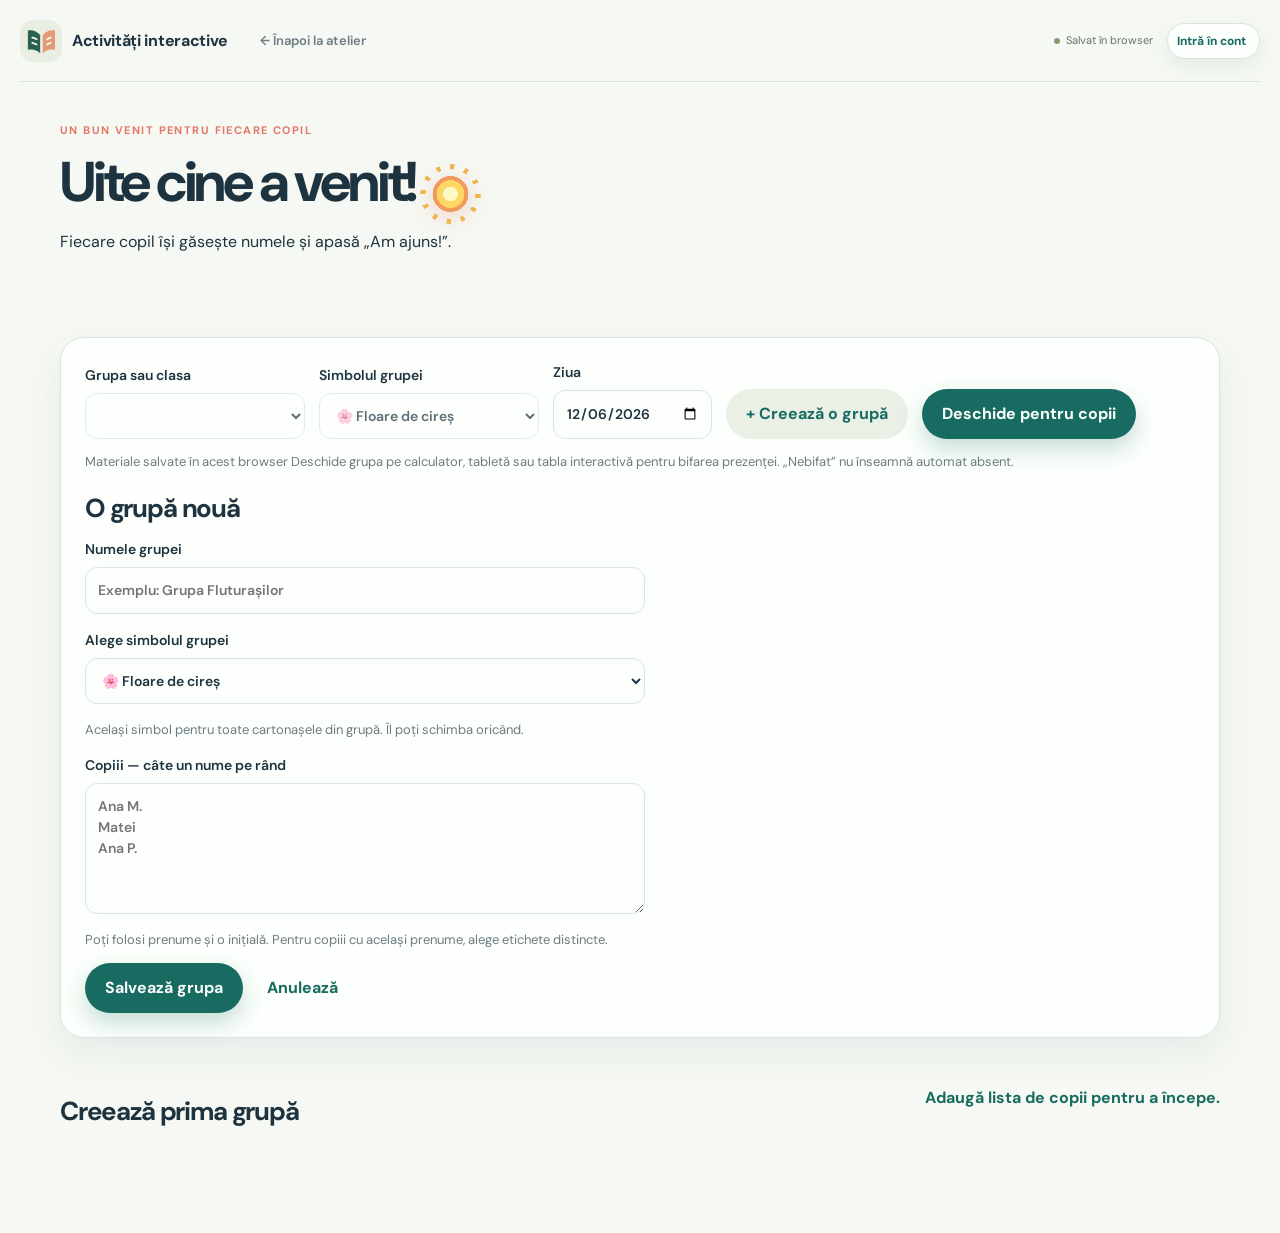
==== prezenta.html @ 88c7e3da "Add files via upload" ====
<!doctype html>
<html lang="ro">
<head>
  <meta charset="utf-8" />
  <meta name="viewport" content="width=device-width,initial-scale=1" />
  <title>Prezența grupei · Activități interactive</title>
  <script>try{const m=localStorage.getItem('atelier.mode')||(localStorage.getItem('atelier.theme')==='dark'?'dark':'light');const p=localStorage.getItem('atelier.palette')||((localStorage.getItem('atelier.theme')||'sage')==='dark'?'sage':localStorage.getItem('atelier.theme')||'sage');document.documentElement.dataset.mode=m;document.documentElement.dataset.palette=p;document.documentElement.dataset.theme=m==='dark'?'dark':p==='sage'?'light':p;document.documentElement.lang=localStorage.getItem('atelier.language')||'ro'}catch{}</script>
  <link rel="icon" href="data:image/svg+xml,%3Csvg%20viewBox%3D%220%200%2048%2048%22%20width%3D%2242%22%20height%3D%2242%22%20fill%3D%22none%22%20xmlns%3D%22http%3A%2F%2Fwww.w3.org%2F2000%2Fsvg%22%3E%3Crect%20width%3D%2248%22%20height%3D%2248%22%20rx%3D%2215%22%20fill%3D%22%23e9eee2%22%2F%3E%3Cpath%20d%3D%22M9%2012c6-1%2010%201%2014%205v21c-4-4-8-5-14-4V12Z%22%20fill%3D%22%23276250%22%2F%3E%3Cpath%20d%3D%22M26%2017c4-4%208-6%2014-5v22c-6-1-10%200-14%204V17Z%22%20fill%3D%22%23e29b76%22%2F%3E%3Cpath%20d%3D%22M14%2020c2%200%203%201%205%202m-5%204%205%202m12-6%204-2m-4%208%204-2%22%20stroke%3D%22%23fffaf2%22%20stroke-width%3D%222%22%20stroke-linecap%3D%22round%22%2F%3E%3C%2Fsvg%3E" type="image/svg+xml" />
  <link rel="stylesheet" href="styles.css" />
  <link rel="stylesheet" href="prezenta.css" />
  <link rel="stylesheet" href="account.css" />
</head>
<body>
  <header class="site-header"><a class="brand" href="/"><svg viewBox="0 0 48 48" width="42" height="42" fill="none" aria-hidden="true"><rect width="48" height="48" rx="15" fill="#e9eee2"/><path d="M9 12c6-1 10 1 14 5v21c-4-4-8-5-14-4V12Z" fill="#276250"/><path d="M26 17c4-4 8-6 14-5v22c-6-1-10 0-14 4V17Z" fill="#e29b76"/><path d="M14 20c2 0 3 1 5 2m-5 4 5 2m12-6 4-2m-4 8 4-2" stroke="#fffaf2" stroke-width="2" stroke-linecap="round"/></svg>Activități interactive</a><a href="/">← Înapoi la atelier</a><div class="account-header"><span class="account-status" data-storage-status>Se încarcă…</span><button type="button" class="account-trigger" data-account-open>Intră în cont</button></div></header>
  <div id="account-sync-notice" class="account-sync-notice" role="status" hidden><span></span><button type="button" data-account-open>Deschide contul</button></div>
  <main class="section-wrap attendance">
    <div class="section-heading"><div><p class="eyebrow">Un bun venit pentru fiecare copil</p><h1>Uite cine a venit! <span class="attendance-title-mark" aria-hidden="true"><span></span></span></h1><p>Fiecare copil își găsește numele și apasă „Am ajuns!”.</p></div></div>
    <p id="attendance-message" role="status" aria-live="polite"></p>
    <section id="teacher-controls" class="attendance-panel">
      <div class="attendance-toolbar">
        <label>Grupa sau clasa<select id="group-select" aria-label="Grupa sau clasa"></select></label>
        <label>Simbolul grupei<select id="group-symbol" aria-label="Simbolul grupei"></select></label>
        <label>Ziua<input id="attendance-date" type="date" required /></label>
        <button class="button button-soft" id="new-group" type="button">+ Creează o grupă</button>
        <button class="button button-primary" id="children-mode" type="button">Deschide pentru copii</button>
      </div>
      <p class="attendance-note"><span data-storage-description>Salvat în acest browser.</span> Deschide grupa pe calculator, tabletă sau tabla interactivă pentru bifarea prezenței. „Nebifat” nu înseamnă automat absent.</p>
      <form id="group-form" hidden>
        <h2>O grupă nouă</h2>
        <label>Numele grupei<input id="group-name" maxlength="80" placeholder="Exemplu: Grupa Fluturașilor" required /></label>
        <label>Alege simbolul grupei<select id="new-group-symbol"></select></label>
        <p class="attendance-note">Același simbol pentru toate cartonașele din grupă. Îl poți schimba oricând.</p>
        <label>Copiii — câte un nume pe rând<textarea id="group-children" rows="5" placeholder="Ana M.&#10;Matei&#10;Ana P." required></textarea></label>
        <p class="attendance-note">Poți folosi prenume și o inițială. Pentru copiii cu același prenume, alege etichete distincte.</p>
        <button class="button button-primary" type="submit">Salvează grupa</button>
        <button class="button button-ghost" id="cancel-group" type="button">Anulează</button>
      </form>
      <form id="add-child-form" class="attendance-toolbar" hidden>
        <label>Adaugă un copil<input id="child-name" maxlength="60" placeholder="Prenume sau prenume și inițială" required /></label>
        <button class="button button-soft" type="submit">Adaugă în grupă</button>
      </form>
    </section>
    <div id="children-toolbar" class="attendance-toolbar" hidden><p>Apasă pe cartonașul tău ca să ne spui că ai ajuns.</p><button id="teacher-mode" type="button" class="button button-soft">Înapoi la profesor</button></div>
    <section aria-labelledby="group-title">
      <div class="section-heading attendance-summary"><h2 id="group-title">Creează prima grupă</h2><p id="attendance-count"></p></div>
      <div id="attendance-cards" class="attendance-grid"></div>
    </section>
  </main>
  <script type="module" src="prezenta.js"></script>
</body>
</html>
---- styles.css ----
@import url('https://fonts.googleapis.com/css2?family=DM+Sans:wght@400;500;600;700&family=Fraunces:opsz,wght@9..144,600;9..144,700&display=swap');

:root { --paper:#fbf7ee; --paper-deep:#f1e9da; --ink:#21312c; --muted:#68756e; --green:#1e5b4d; --green-dark:#16483d; --coral:#e5785d; --yellow:#f0c95e; --lavender:#c9c6e9; --line:#dce1d7; --white:#fffdf8; --shadow:0 18px 44px rgba(34,64,50,.11); }
* { box-sizing:border-box; }
html { scroll-behavior:smooth; }
body { margin:0; background:var(--paper); color:var(--ink); font:16px/1.5 'DM Sans',system-ui,sans-serif; }
button, input, textarea, select { font:inherit; }
button, a { -webkit-tap-highlight-color:transparent; }
a { color:inherit; text-decoration:none; }
.app-shell { overflow:hidden; }
.section-wrap { width:min(1160px,calc(100% - 48px)); margin-inline:auto; }
.site-header { height:78px; width:min(1240px,calc(100% - 48px)); margin:auto; display:flex; align-items:center; justify-content:space-between; gap:32px; }
.brand { display:flex; align-items:center; gap:10px; font-weight:700; letter-spacing:-.02em; white-space:nowrap; }
.brand-mark { display:grid; place-items:center; width:30px; height:30px; border-radius:10px; color:var(--green-dark); background:var(--yellow); font-size:20px; transform:rotate(-8deg); }
.main-nav { display:flex; gap:30px; margin-left:auto; color:var(--muted); font-size:14px; font-weight:600; }
.main-nav a:hover { color:var(--green); }
.button { border:0; border-radius:999px; cursor:pointer; padding:13px 20px; display:inline-flex; align-items:center; justify-content:center; gap:9px; font-weight:700; transition:transform .18s ease, box-shadow .18s ease, background .18s ease; }
.button:hover { transform:translateY(-2px); }
.button:focus-visible, .text-button:focus-visible, .icon-button:focus-visible, input:focus-visible, textarea:focus-visible, select:focus-visible { outline:3px solid rgba(229,120,93,.45); outline-offset:3px; }
.button-primary { color:var(--white); background:var(--green); box-shadow:0 8px 16px rgba(30,91,77,.16); }
.button-primary:hover { background:var(--green-dark); box-shadow:0 12px 22px rgba(30,91,77,.2); }
.button-small { padding:10px 16px; font-size:13px; }
.button-ghost { color:var(--green); background:transparent; }
.button-soft { background:var(--paper-deep); color:var(--green); }
.button-coral { background:var(--coral); color:var(--white); }
.text-button { border:0; background:transparent; color:var(--green); cursor:pointer; font-weight:700; padding:8px 0; }
.hero { min-height:550px; display:grid; grid-template-columns:1fr .9fr; align-items:center; gap:40px; padding:78px 0 92px; }
.eyebrow { margin:0 0 14px; color:var(--coral); text-transform:uppercase; letter-spacing:.13em; font-size:11px; font-weight:700; }
.eyebrow-dot { width:7px; height:7px; display:inline-block; margin-right:7px; border-radius:50%; background:var(--coral); }
h1, h2, h3 { margin:0; letter-spacing:-.045em; line-height:1.05; }
h1 { font-size:clamp(48px,7vw,84px); max-width:700px; }
h1 em { color:var(--green); font-family:Fraunces,Georgia,serif; font-style:normal; }
h2 { font-size:clamp(27px,4vw,40px); }
.hero-lead { max-width:510px; margin:25px 0 28px; color:var(--muted); font-size:18px; }
.hero-actions { display:flex; flex-wrap:wrap; gap:10px; }
.hero-note { margin-top:25px; color:var(--muted); font-size:13px; }
.hero-note span { color:var(--coral); margin-right:6px; font-size:18px; }
.tools-section { padding:18px 0 92px; }
.tool-grid { display:grid; grid-template-columns:repeat(4,1fr); gap:14px; }
.tool-card { display:flex; gap:13px; min-height:152px; padding:19px; border:1px solid var(--line); border-radius:20px; background:var(--white); }
.tool-card-ready { border-color:#b9d3bb; box-shadow:0 10px 24px rgba(34,64,50,.07); }
.tool-icon { display:grid; place-items:center; flex:0 0 auto; width:42px; height:42px; border-radius:13px; color:var(--green); background:#d8e9d9; font-size:21px; }
.tool-icon-coral { color:#b95845; background:#f9d4c7; }.tool-icon-lavender { color:#5f5a9e; background:#dfdef2; }.tool-icon-yellow { color:#816d10; background:#f6e8ae; }
.tool-card h3 { margin:1px 0 7px; font-size:17px; letter-spacing:-.025em; }.tool-card p { margin:0; color:var(--muted); font-size:13px; line-height:1.4; }.tool-status { display:inline-block; margin-top:14px; color:var(--green); font-size:11px; font-weight:700; }
.hero-art { position:relative; min-height:390px; isolation:isolate; }
.art-sun { position:absolute; width:92px; height:92px; top:10px; right:90px; border-radius:50%; background:var(--yellow); }
.art-blob { position:absolute; z-index:-1; border-radius:49% 51% 58% 42% / 42% 47% 53% 58%; }
.art-blob-one { width:330px; height:290px; top:72px; right:10px; background:#d6ead9; transform:rotate(-7deg); }
.art-blob-two { width:220px; height:185px; bottom:12px; left:22px; background:#f6c5a9; transform:rotate(18deg); }
.art-card { position:absolute; display:flex; align-items:center; gap:10px; border:1px solid rgba(33,49,44,.07); border-radius:18px; background:rgba(255,253,248,.92); box-shadow:var(--shadow); }
.art-card-main { width:245px; height:168px; top:98px; left:94px; padding:24px; flex-direction:column; align-items:flex-start; font-weight:700; }
.art-card-icon { display:grid; place-items:center; width:38px; height:38px; border-radius:12px; color:var(--white); background:var(--coral); font-size:14px; }
.art-options { display:flex; gap:9px; margin-top:9px; }
.art-options i { display:block; width:43px; height:20px; border-radius:8px; background:var(--paper-deep); }
.art-options i:first-child { background:var(--yellow); }
.art-card-small { bottom:55px; right:45px; padding:12px 17px; color:var(--green); font-size:13px; }
.check { display:grid; place-items:center; width:24px; height:24px; border-radius:50%; color:var(--white); background:var(--green); }
.art-spark { position:absolute; color:var(--coral); font-size:34px; }
.spark-one { top:72px; left:39px; }.spark-two { bottom:28px; right:10px; color:var(--green); }
.section-heading { display:flex; justify-content:space-between; align-items:flex-end; gap:22px; margin-bottom:27px; }
.section-count, .storage-note { color:var(--muted); font-size:13px; }
.storage-dot { display:inline-block; width:8px; height:8px; margin-right:6px; border-radius:50%; background:#79ae79; }
.template-grid { display:grid; grid-template-columns:repeat(5,1fr); gap:14px; }
.template-card { position:relative; min-height:220px; padding:20px; border:1px solid var(--line); border-radius:20px; background:var(--white); cursor:pointer; transition:transform .2s ease, box-shadow .2s ease; }
.template-card:hover { transform:translateY(-5px); box-shadow:var(--shadow); }
.template-icon { display:grid; place-items:center; width:47px; height:47px; margin-bottom:30px; border-radius:15px; font-size:23px; }
.template-card h3 { font-size:19px; margin-bottom:7px; letter-spacing:-.025em; }.template-card p { margin:0; color:var(--muted); font-size:13px; }
.template-arrow { position:absolute; right:18px; bottom:17px; color:var(--green); font-size:21px; }
.tone-green .template-icon { background:#d8e9d9; color:var(--green); }.tone-coral .template-icon { background:#f9d4c7; color:#b95845; }.tone-yellow .template-icon { background:#f6e8ae; color:#816d10; }.tone-lavender .template-icon { background:#dfdef2; color:#5f5a9e; }.tone-blue .template-icon { background:#d0e5ec; color:#2f6d7a; }
.examples-section { padding:115px 0 100px; }.example-grid { display:grid; grid-template-columns:repeat(4,1fr); gap:16px; }
.example-card { min-height:195px; padding:20px; border-radius:20px; background:var(--green); color:var(--white); display:flex; flex-direction:column; cursor:pointer; transition:transform .2s ease; }.example-card:hover { transform:translateY(-4px); }.example-card:nth-child(2) { background:var(--coral); }.example-card:nth-child(3) { background:#8c91c7; }.example-card:nth-child(4) { background:#bb9a36; }
.example-type { opacity:.75; font-size:11px; letter-spacing:.1em; text-transform:uppercase; }.example-card h3 { margin-top:auto; margin-bottom:10px; font-size:20px; letter-spacing:-.025em; }.example-meta { opacity:.82; font-size:12px; }
.library-section { padding-bottom:105px; }.library-list { display:grid; gap:10px; }.library-empty { border:1px dashed #c6d0c5; border-radius:18px; padding:34px; text-align:center; color:var(--muted); }.library-empty strong { display:block; margin-bottom:7px; color:var(--ink); font-size:18px; }
.library-row { display:grid; grid-template-columns:auto 1fr auto; align-items:center; gap:15px; border:1px solid var(--line); border-radius:16px; padding:14px 16px; background:var(--white); }.library-row-icon { display:grid; place-items:center; width:42px; height:42px; border-radius:13px; background:var(--paper-deep); font-size:19px; }.library-row h3 { margin:0 0 3px; font-size:16px; letter-spacing:-.02em; }.library-row p { margin:0; color:var(--muted); font-size:12px; }.library-actions { display:flex; gap:5px; }.icon-button { width:35px; height:35px; border:1px solid var(--line); border-radius:10px; background:var(--white); color:var(--green); cursor:pointer; }.icon-button:hover { background:var(--paper-deep); }.icon-button.danger { color:#ae5747; }
.site-footer { border-top:1px solid var(--line); padding:25px 0 35px; display:flex; justify-content:space-between; color:var(--muted); font-size:12px; }
.modal-backdrop { position:fixed; inset:0; z-index:20; display:grid; place-items:center; padding:18px; background:rgba(24,47,39,.5); backdrop-filter:blur(5px); }.modal-backdrop[hidden] { display:none; }.modal { width:min(720px,100%); max-height:min(850px,calc(100vh - 36px)); overflow:auto; border-radius:24px; background:var(--white); box-shadow:0 30px 80px rgba(18,45,36,.28); }.modal-header { display:flex; justify-content:space-between; align-items:flex-start; gap:20px; padding:27px 30px 20px; border-bottom:1px solid var(--line); }.modal-header h2 { font-size:28px; }.modal-header p { margin:8px 0 0; color:var(--muted); font-size:13px; }.modal-body { padding:24px 30px 30px; }.modal-close { border:0; background:transparent; color:var(--muted); cursor:pointer; font-size:25px; line-height:1; }.type-picker { display:grid; grid-template-columns:repeat(5,1fr); gap:8px; }.type-option { padding:13px 6px; border:1px solid var(--line); border-radius:13px; background:var(--paper); color:var(--muted); cursor:pointer; text-align:center; font-size:12px; }.type-option.selected { border-color:var(--green); background:#e3efe2; color:var(--green); font-weight:700; }.type-option span { display:block; margin-bottom:5px; font-size:20px; }.form-grid { display:grid; gap:16px; margin-top:22px; }.form-row { display:grid; grid-template-columns:1fr 1fr; gap:12px; }.field { display:grid; gap:6px; }.field label { color:var(--muted); font-size:12px; font-weight:700; }.field input, .field textarea, .field select { width:100%; border:1px solid var(--line); border-radius:11px; padding:11px 12px; color:var(--ink); background:#fffefb; }.field textarea { min-height:74px; resize:vertical; }.choices-editor { display:grid; gap:9px; }.choice-line { display:grid; grid-template-columns:1fr auto; gap:8px; align-items:center; }.correct-toggle { display:flex; gap:5px; align-items:center; white-space:nowrap; color:var(--muted); font-size:11px; }.correct-toggle input { accent-color:var(--green); }.editor-item { border:1px solid var(--line); border-radius:15px; padding:14px; background:var(--paper); }.editor-item + .editor-item { margin-top:10px; }.editor-item-head { display:flex; justify-content:space-between; gap:10px; margin-bottom:9px; color:var(--muted); font-size:12px; font-weight:700; }.modal-footer { display:flex; justify-content:space-between; gap:10px; margin-top:22px; }.modal-footer .right { display:flex; gap:8px; margin-left:auto; }.validation { display:none; margin-top:12px; padding:10px 12px; border-radius:10px; color:#963f34; background:#fae1da; font-size:13px; }.validation.visible { display:block; }
.player { padding:30px; }.player-top { display:flex; align-items:center; justify-content:space-between; gap:16px; margin-bottom:25px; }.player-kicker { color:var(--coral); text-transform:uppercase; letter-spacing:.1em; font-size:11px; font-weight:700; }.player-progress { color:var(--muted); font-size:12px; }.player h2 { margin-bottom:14px; font-size:30px; }.player-instructions { margin:0 0 24px; color:var(--muted); }.quiz-options { display:grid; gap:10px; }.quiz-option { width:100%; padding:14px 15px; border:1px solid var(--line); border-radius:13px; background:var(--paper); color:var(--ink); cursor:pointer; text-align:left; }.quiz-option:hover { border-color:var(--green); background:#edf4e9; }.quiz-option.selected { border-color:var(--green); background:#deeedf; }.quiz-option.correct { border-color:#68a16b; background:#dbeedc; }.quiz-option.wrong { border-color:#d27867; background:#f7ddd5; }.feedback { min-height:26px; margin:14px 0 0; color:var(--green); font-size:13px; font-weight:700; }.player-actions { display:flex; justify-content:space-between; gap:10px; margin-top:23px; }.pair-grid, .memory-grid { display:grid; grid-template-columns:1fr 1fr; gap:10px; }.pair-column { display:grid; gap:8px; }.pair-item, .memory-card { min-height:52px; padding:12px; border:1px solid var(--line); border-radius:12px; background:var(--paper); cursor:pointer; }.pair-item.selected, .memory-card.flipped { border-color:var(--green); background:#deeedf; }.pair-item.matched, .memory-card.matched { border-color:#68a16b; background:#dbeedc; }.category-zone { display:grid; gap:9px; margin-top:15px; }.category-row { display:grid; grid-template-columns:1fr 1fr; gap:9px; align-items:center; }.category-name { padding:13px; border-radius:11px; background:var(--green); color:var(--white); font-weight:700; }.category-select { width:100%; padding:12px; border:1px solid var(--line); border-radius:11px; background:var(--paper); }.order-list { display:grid; gap:8px; }.order-row { display:grid; grid-template-columns:1fr auto auto; gap:5px; align-items:center; padding:9px 10px; border:1px solid var(--line); border-radius:12px; background:var(--paper); }.order-row span { padding-left:4px; }.order-row button { width:30px; height:30px; border:1px solid var(--line); border-radius:8px; background:var(--white); color:var(--green); cursor:pointer; }.memory-grid { grid-template-columns:repeat(4,1fr); }.memory-card { min-height:80px; display:grid; place-items:center; text-align:center; font-weight:700; }.result { padding:20px; border-radius:16px; background:#e3efe2; text-align:center; }.result strong { display:block; color:var(--green); font-size:35px; font-family:Fraunces,Georgia,serif; }
.toast { position:fixed; z-index:30; left:50%; bottom:25px; transform:translate(-50%,20px); opacity:0; pointer-events:none; padding:12px 18px; border-radius:999px; background:var(--ink); color:var(--white); font-size:13px; transition:opacity .2s ease, transform .2s ease; }.toast.show { opacity:1; transform:translate(-50%,0); }
@media (max-width:900px) { .hero { grid-template-columns:1fr; padding-top:52px; }.hero-art { min-height:330px; max-width:510px; width:100%; margin:auto; }.tool-grid { grid-template-columns:repeat(2,1fr); }.template-grid { grid-template-columns:repeat(3,1fr); }.example-grid { grid-template-columns:repeat(2,1fr); }.main-nav { display:none; } }
@media (max-width:600px) { .section-wrap, .site-header { width:min(100% - 30px,1160px); }.site-header { height:68px; gap:10px; }.site-header .button { padding:8px 12px; font-size:11px; }.brand { font-size:13px; }.brand-mark { width:26px; height:26px; }.hero { min-height:0; padding:48px 0 66px; }.hero-lead { font-size:16px; }.hero-art { transform:scale(.88); transform-origin:top center; margin-bottom:-36px; }.tools-section { padding:12px 0 66px; }.tool-grid { grid-template-columns:1fr; }.tool-card { min-height:0; }.template-grid { grid-template-columns:repeat(2,1fr); }.template-card { min-height:180px; padding:15px; }.template-icon { margin-bottom:20px; width:40px; height:40px; font-size:19px; }.template-card h3 { font-size:16px; }.examples-section { padding:78px 0 65px; }.example-grid { grid-template-columns:1fr; }.section-heading { align-items:flex-start; flex-direction:column; gap:8px; }.storage-note { align-self:flex-start; }.library-row { grid-template-columns:auto 1fr; }.library-actions { grid-column:2; }.modal-header, .modal-body { padding-inline:18px; }.player { padding:20px; }.type-picker { grid-template-columns:repeat(3,1fr); }.form-row { grid-template-columns:1fr; }.memory-grid { grid-template-columns:repeat(3,1fr); }.memory-card { min-height:65px; font-size:12px; }.pair-grid { grid-template-columns:1fr; }.site-footer { flex-direction:column; gap:7px; } }
@media (prefers-reduced-motion:reduce) { *, *::before, *::after { scroll-behavior:auto !important; transition:none !important; } }

/* Theme tokens shared by the teacher workspace and attendance view. */
html[data-theme="light"] { --paper:#f6f8f3; --paper-deep:#eaf0e6; --ink:#1e3340; --muted:#6d7d83; --green:#176b60; --green-dark:#0f4f49; --coral:#e47768; --yellow:#f4cb68; --lavender:#c6c5ef; --line:#dbe5df; --white:#fcfffb; --shadow:0 20px 55px rgba(21,66,61,.12); }
html[data-theme="dark"] { --paper:#0a1220; --paper-deep:#121f32; --ink:#eef7ff; --muted:#9badc2; --green:#75e1c0; --green-dark:#43c3a0; --coral:#ff9e86; --yellow:#f4d47f; --lavender:#a9a8f3; --line:#26374c; --white:#101c2e; --shadow:0 24px 60px rgba(0,0,0,.38); }
html[data-theme="aurora"] { --paper:#eef7fa; --paper-deep:#dcecf4; --ink:#19324a; --muted:#60788b; --green:#166f87; --green-dark:#0b5068; --coral:#d7677e; --yellow:#eccd78; --lavender:#b8c7f0; --line:#cfe0e8; --white:#fbfeff; --shadow:0 20px 55px rgba(23,82,111,.14); }
html[data-theme="lavender"] { --paper:#f5f1fb; --paper-deep:#e9e2f6; --ink:#2f2949; --muted:#786f8d; --green:#5d5aa4; --green-dark:#474584; --coral:#d77d91; --yellow:#e7ca79; --lavender:#d4c8f2; --line:#e0d9ef; --white:#fdfbff; --shadow:0 20px 55px rgba(82,63,126,.14); }
html[data-theme] body { background:var(--paper); color:var(--ink); }
html[data-theme] .button-primary { background:var(--green); box-shadow:0 10px 22px color-mix(in srgb,var(--green) 23%,transparent); }
html[data-theme] .button-primary:hover { background:var(--green-dark); }
html[data-theme] .button-soft { background:var(--paper-deep); color:var(--green); }
html[data-theme] .field input, html[data-theme] .field textarea, html[data-theme] .field select, html[data-theme] .attendance input, html[data-theme] .attendance select, html[data-theme] .attendance textarea { background:var(--white); color:var(--ink); border-color:var(--line); }

/* Mode and palette are independent: every palette has a comfortable light and night version. */
html[data-mode="light"][data-palette="sage"] { --paper:#f6f8f3; --paper-deep:#eaf0e6; --ink:#1e3340; --muted:#6d7d83; --green:#176b60; --green-dark:#0f4f49; --coral:#e47768; --yellow:#f4cb68; --lavender:#c6c5ef; --line:#dbe5df; --white:#fcfffb; }
html[data-mode="light"][data-palette="lavender"] { --paper:#f5f1fb; --paper-deep:#e9e2f6; --ink:#302b49; --muted:#786f8d; --green:#6259a6; --green-dark:#474485; --coral:#d77d91; --yellow:#e7ca79; --lavender:#d4c8f2; --line:#e0d9ef; --white:#fdfbff; }
html[data-mode="light"][data-palette="rose"] { --paper:#fff4f4; --paper-deep:#f9e3e8; --ink:#452c3b; --muted:#927584; --green:#b64f75; --green-dark:#8f385d; --coral:#ef876e; --yellow:#f4cf82; --lavender:#e6c5df; --line:#efd9e0; --white:#fffafb; }
html[data-mode="light"][data-palette="ocean"] { --paper:#eef7fa; --paper-deep:#dcecf4; --ink:#19324a; --muted:#60788b; --green:#166f87; --green-dark:#0b5068; --coral:#d7677e; --yellow:#eccd78; --lavender:#b8c7f0; --line:#cfe0e8; --white:#fbfeff; }
html[data-mode="light"][data-palette="mint"] { --paper:#effaf6; --paper-deep:#dcf0e8; --ink:#193b3a; --muted:#64827e; --green:#218b79; --green-dark:#12665b; --coral:#df806f; --yellow:#eacc76; --lavender:#c3d8ef; --line:#d1e7df; --white:#fbfffd; }
html[data-mode="light"][data-palette="sunset"] { --paper:#fff7ed; --paper-deep:#f9e7d1; --ink:#49352d; --muted:#92786b; --green:#bd684f; --green-dark:#964d3d; --coral:#ed805e; --yellow:#e9bc57; --lavender:#dec6d7; --line:#efddca; --white:#fffdf8; }
html[data-mode="light"][data-palette="berry"] { --paper:#f8f2fb; --paper-deep:#ebddf3; --ink:#382a49; --muted:#806d91; --green:#8651a4; --green-dark:#63377f; --coral:#d9789d; --yellow:#e8c36f; --lavender:#d5c0ed; --line:#e5d8ee; --white:#fffcff; }
html[data-mode="light"][data-palette="amber"] { --paper:#fff9e9; --paper-deep:#f7eac0; --ink:#443822; --muted:#8f7e5c; --green:#9b7a24; --green-dark:#765915; --coral:#dc775f; --yellow:#efbd45; --lavender:#d9c9bb; --line:#eee0bd; --white:#fffdf5; }
html[data-mode="dark"] { --paper:#0a1220; --paper-deep:#121f32; --ink:#eef7ff; --muted:#9badc2; --green:#75e1c0; --green-dark:#43c3a0; --coral:#ff9e86; --yellow:#f4d47f; --lavender:#a9a8f3; --line:#26374c; --white:#101c2e; }
html[data-mode="dark"][data-palette="lavender"] { --green:#c2afff; --green-dark:#9b83ef; --coral:#ff9dc4; --yellow:#f3d994; --lavender:#b7a6f1; --paper:#110f21; --paper-deep:#211a37; --line:#393052; --white:#19152b; }
html[data-mode="dark"][data-palette="rose"] { --green:#ff9ec1; --green-dark:#e778a5; --coral:#ffac8f; --yellow:#f4d17d; --lavender:#d19bbd; --paper:#1d101b; --paper-deep:#31182b; --line:#4c2842; --white:#271522; }
html[data-mode="dark"][data-palette="ocean"] { --green:#72d8f0; --green-dark:#42afce; --coral:#ff9ab2; --yellow:#f0d184; --lavender:#9eaff1; --paper:#071722; --paper-deep:#0d2635; --line:#1d4257; --white:#0d202e; }
html[data-mode="dark"][data-palette="mint"] { --green:#7ce5be; --green-dark:#47c79c; --coral:#ff9d86; --yellow:#e9d27d; --lavender:#a6d9d0; --paper:#071b1b; --paper-deep:#0d302d; --line:#1e4a43; --white:#0d2623; }
html[data-mode="dark"][data-palette="sunset"] { --green:#ffae83; --green-dark:#ec845e; --coral:#ffb18d; --yellow:#f7d274; --lavender:#d9a7c4; --paper:#1c1310; --paper-deep:#332018; --line:#503226; --white:#271a15; }
html[data-mode="dark"][data-palette="berry"] { --green:#d19bff; --green-dark:#a970de; --coral:#ff9bc4; --yellow:#f2d17a; --lavender:#bd9ee7; --paper:#160e22; --paper-deep:#29183b; --line:#4a2d60; --white:#21142f; }
html[data-mode="dark"][data-palette="amber"] { --green:#f4d477; --green-dark:#d5af4c; --coral:#ff9b7e; --yellow:#f6c85a; --lavender:#d9c295; --paper:#1b1609; --paper-deep:#332810; --line:#51421c; --white:#261e0c; }
---- prezenta.css ----
.attendance { padding-block:40px 80px; }
.attendance h1 { font-size:clamp(32px,5vw,56px); }
.attendance-title-mark { position:relative; display:inline-grid; place-items:center; width:.72em; height:.72em; margin-left:.14em; border-radius:50%; background:radial-gradient(circle,#fff8c7 0 25%,#ffd765 26% 48%,#f19a5b 49% 62%,transparent 63%); filter:drop-shadow(0 .1em .16em color-mix(in srgb,var(--coral) 24%,transparent)); vertical-align:.02em; }
.attendance-title-mark::before { content:""; position:absolute; inset:-.18em; border-radius:50%; background:repeating-conic-gradient(from 0deg,#f3b34f 0 8deg,transparent 8deg 30deg); -webkit-mask:radial-gradient(circle,transparent 0 57%,#000 59%); mask:radial-gradient(circle,transparent 0 57%,#000 59%); }
.attendance-title-mark span { position:relative; width:.2em; height:.2em; border-radius:50%; background:#fff8c7; }
.attendance h2 { font-size:26px; }
.attendance-panel { padding:24px; border:1px solid var(--line); border-radius:24px; background:var(--white); }
.attendance-toolbar { display:flex; flex-wrap:wrap; align-items:end; gap:14px; }
.attendance label { display:grid; gap:7px; font-size:14px; font-weight:600; }
.attendance input,.attendance select,.attendance textarea { padding:12px; border:1px solid var(--line); border-radius:12px; background:white; color:var(--ink); max-width:100%; }
.attendance select { min-width:220px; }
.attendance-note { font-size:13px; color:var(--muted); }
#group-form { margin-top:24px; max-width:560px; }
#group-form label { margin-block:16px; }
#add-child-form { margin-top:22px; padding-top:20px; border-top:1px solid var(--line); }
.attendance-summary { margin-top:32px; }
.attendance-grid { display:grid; grid-template-columns:repeat(auto-fill,minmax(180px,1fr)); gap:16px; }
.child-card { border:2px solid var(--line); border-radius:22px; background:var(--white); text-align:center; padding:16px; }
.child-card.is-present { background:#e3f1df; border-color:#7fab74; }
.child-arrival { display:grid; gap:10px; width:100%; min-height:160px; padding:12px; border:0; border-radius:15px; background:transparent; color:var(--ink); cursor:pointer; }
.child-arrival:disabled { cursor:default; opacity:1; }
.child-arrival strong { font-size:22px; overflow-wrap:anywhere; }
.child-arrival span:first-child { font-size:40px; }
.child-arrival span:last-child { font-weight:700; color:var(--green); }
.child-arrival:focus-visible { outline:3px solid var(--coral); outline-offset:3px; }
.attendance-summary p { font-weight:700; color:var(--green); }
#attendance-message { min-height:24px; color:var(--green); font-weight:600; }
[hidden] { display:none !important; }
body.children-view .site-header { display:none; }
@media(max-width:600px) { .attendance-panel { padding:16px; }.attendance-toolbar>* { width:100%; }.attendance-grid { grid-template-columns:repeat(2,minmax(0,1fr)); gap:10px; }.child-card { padding:8px; }.child-arrival strong { font-size:18px; } }

html[data-theme] .site-header { width:min(1280px,calc(100% - 40px)); height:82px; border-bottom:1px solid var(--line); }
html[data-theme] .site-header .brand { color:var(--ink); }
html[data-theme] .site-header>a:nth-child(2) { color:var(--muted); font-size:13px; font-weight:600; transition:color .18s ease,transform .18s ease; }
html[data-theme] .site-header>a:nth-child(2):hover { color:var(--green); transform:translateX(-3px); }
html[data-theme] .attendance h1 { color:var(--ink); letter-spacing:-.055em; }
html[data-theme] .attendance-panel { background:var(--white); border-color:var(--line); box-shadow:0 16px 38px color-mix(in srgb,var(--green) 8%,transparent); }
html[data-theme] .attendance-panel, html[data-theme] .child-card { transition:background .25s ease,border-color .25s ease,box-shadow .25s ease,transform .25s ease; }
html[data-theme] .child-card { background:var(--white); border-color:var(--line); box-shadow:0 8px 20px color-mix(in srgb,var(--green) 6%,transparent); }
html[data-theme] .child-card:hover { transform:translateY(-4px); box-shadow:0 15px 28px color-mix(in srgb,var(--green) 11%,transparent); }
html[data-theme] .child-card.is-present { background:color-mix(in srgb,var(--green) 16%,var(--white)); border-color:color-mix(in srgb,var(--green) 54%,var(--line)); }
html[data-theme] .child-card.is-absent { background:color-mix(in srgb,var(--coral) 8%,var(--white)); border-color:color-mix(in srgb,var(--coral) 42%,var(--line)); }
html[data-theme] .child-arrival { color:var(--ink); }
html[data-theme] .child-arrival span:last-child { color:var(--green); }
html[data-theme="dark"] .attendance .eyebrow { color:#ffad95; }
.child-avatar { width:96px; height:96px; object-fit:cover; border-radius:50%; margin:auto; border:3px solid var(--green); }
.child-card>.text-button { margin:0 6px; font-size:12px; }
.attendance-child-actions { display:grid; gap:7px; margin:0 4px 4px; }
.attendance-child-actions .text-button { width:100%; margin:0; }
.attendance-absent { width:100%; padding:9px 12px; border:1px solid color-mix(in srgb,var(--coral) 55%,var(--line)); border-radius:999px; background:color-mix(in srgb,var(--coral) 8%,transparent); color:color-mix(in srgb,var(--coral) 82%,var(--ink)); font:inherit; font-size:12px; font-weight:700; cursor:pointer; }
.attendance-absent:hover { background:color-mix(in srgb,var(--coral) 16%,transparent); }
.attendance-absent:disabled { opacity:.65; cursor:default; }
.avatar-editor canvas { display:block; width:min(256px,100%); height:auto; margin:20px auto; border-radius:50%; box-shadow:0 0 0 5px var(--paper-deep); }
.avatar-editor label { display:grid; gap:6px; margin:12px 0; color:var(--ink); font-size:14px; }.avatar-editor input { width:100%;accent-color:var(--green); }.avatar-actions { display:flex; gap:10px; flex-wrap:wrap; }
---- account.css ----
.account-header { display:flex; align-items:center; gap:14px; margin-left:auto; }
.account-trigger { display:inline-flex; align-items:center; gap:9px; background:var(--white,#fffdf7); color:var(--green,#315b48); border:1px solid var(--line,#dce3d6); border-radius:999px; padding:8px 13px 8px 9px; cursor:pointer; font-family:inherit; font-size:12px; font-weight:700; white-space:nowrap; box-shadow:0 7px 20px color-mix(in srgb,var(--green,#315b48) 9%,transparent); transition:transform .2s ease,box-shadow .2s ease,background .2s ease,border-color .2s ease; }
.account-trigger:hover { background:var(--paper-deep,#eaf0e3); transform:translateY(-2px); box-shadow:0 10px 24px color-mix(in srgb,var(--green,#315b48) 16%,transparent); }
.account-trigger-avatar { display:grid; place-items:center; width:27px; height:27px; border-radius:50%; color:var(--white,#fff); background:linear-gradient(135deg,var(--green,#315b48),var(--coral,#cf8768)); font-size:11px; }
.account-trigger-chevron { margin-left:2px; font-size:15px; line-height:1; opacity:.7; transform:translateY(-2px); }
.account-status { color:#63765e; font-size:11px; display:inline-flex; align-items:center; gap:6px; }
.account-status::before { content:''; width:6px; height:6px; border-radius:50%; background:#849c73; }
.account-status[data-state="error"]::before,.account-status[data-state="save-error"]::before,.account-status[data-state="conflict"]::before { background:#bf6b43; }
.account-sync-notice { margin:14px 40px 0; padding:14px 18px; background:#fff0da; border:1px solid #eed6b7; border-radius:12px; color:#795536; font-size:13px; }
.account-sync-notice button { margin-left:10px; border:0; background:transparent; color:inherit; text-decoration:underline; cursor:pointer; }
.account-dialog { position:fixed; inset:0; border:1px solid var(--line,#e0e5d8); border-radius:30px; padding:40px; width:min(490px,calc(100vw - 32px)); max-height:calc(100dvh - 40px); overflow:auto; box-sizing:border-box; color:var(--ink,#294636); background:var(--white,#fcfcf7); box-shadow:0 30px 100px color-mix(in srgb,var(--ink,#1d3727) 22%,transparent); margin:auto; }
.account-dialog::backdrop { background:#21392c70; backdrop-filter:blur(5px); }
.account-close { position:absolute; right:18px; top:15px; border:0; background:transparent; color:#50634d; font-size:27px; cursor:pointer; border-radius:10px; width:34px; height:34px; }
.account-illustration { width:58px; height:58px; display:grid; place-items:center; font-size:32px; background:#e4edde; border-radius:18px; color:#587548; margin-bottom:24px; }
.account-kicker { font-size:10px; letter-spacing:.16em; color:#7d8a72; margin-bottom:10px; }
.account-dialog h2 { font-size:29px; line-height:1.12; letter-spacing:-.045em; margin:0 25px 16px 0; }
.account-dialog p { font-size:13px; line-height:1.65; color:#6b7861; }
.account-dialog .account-kicker { font-size:10px; }
#account-feedback:empty { display:none; }
#account-feedback { padding:12px; border-radius:12px; background:#f3eadb; color:#795f37; }
.google-sign-in { width:100%; display:flex; align-items:center; justify-content:space-between; padding:15px 20px; border:1px solid var(--line,#ccd6c7); border-radius:16px; background:var(--white,#fff); color:var(--green,#2f493b); font-weight:700; font-size:14px; cursor:pointer; margin-top:22px; box-shadow:0 9px 20px color-mix(in srgb,var(--green,#315b48) 9%,transparent); transition:transform .2s ease,box-shadow .2s ease,background .2s ease; }
.google-sign-in:hover { background:var(--paper-deep,#edf2e8); transform:translateY(-2px); box-shadow:0 13px 25px color-mix(in srgb,var(--green,#315b48) 13%,transparent); }
.google-sign-in:disabled { opacity:.55; cursor:not-allowed; }
.account-dialog [hidden] { display:none !important; }
#account-profile { display:flex; gap:12px; align-items:center; padding:16px; background:#eef2e7; border-radius:14px; margin:20px 0; }
#account-profile>div { min-width:0; }
#account-name,#account-email { display:block; overflow-wrap:anywhere; }
#account-email { font-size:12px; color:#74806c; margin-top:4px; }
.account-avatar { flex:none; display:grid; place-items:center; width:38px; height:38px; border-radius:50%; background:#d7e2ca; color:#3b654a; font-weight:600; }
#account-import { margin:20px 0; border:1px solid #e3e5d9; border-radius:14px; padding:16px; }
#account-import p { margin:6px 0 12px; }
#account-import button { width:100%; white-space:normal; font-size:12px; }
.account-sign-out { display:block; border:0; border-radius:8px; padding:10px 0; background:transparent; color:#91684b; cursor:pointer; margin-top:14px; font-size:13px; }
.account-dialog .account-small { font-size:11px; margin:22px 0 0; }
.account-dialog button:focus-visible,.account-trigger:focus-visible { outline:3px solid #8caf75; outline-offset:3px; }
.children-view .account-header,.children-view .account-sync-notice { display:none; }
/* The account menu doubles as the visual settings panel. */
.account-settings { margin:24px 0 18px; padding:18px; border:1px solid var(--line,#e3e5d9); border-radius:20px; background:linear-gradient(145deg,color-mix(in srgb,var(--paper-deep,#eef2e7) 72%,var(--white)),var(--white)); }
.settings-kicker { margin:0 0 5px !important; font-size:9px !important; letter-spacing:.14em; font-weight:800; color:var(--green,#66806b) !important; }
.account-settings h3 { margin:0; font-size:16px; letter-spacing:-.03em; }
.account-settings>div:first-child>p:last-child { margin:5px 0 14px; font-size:11px; }
.theme-options { display:grid; grid-template-columns:repeat(2,minmax(0,1fr)); gap:8px; }
.theme-option { display:flex; align-items:center; gap:9px; min-width:0; padding:10px; border:1px solid var(--line,#dce3d6); border-radius:14px; background:var(--white,#fff); color:var(--ink,#294636); text-align:left; cursor:pointer; transition:transform .18s ease,border-color .18s ease,background .18s ease,box-shadow .18s ease; }
.theme-option:hover { transform:translateY(-2px); border-color:var(--green,#678f70); box-shadow:0 8px 18px color-mix(in srgb,var(--green,#315b48) 11%,transparent); }
.theme-option.is-selected { border-color:var(--green,#678f70); background:color-mix(in srgb,var(--green,#dfece0) 11%,var(--white)); box-shadow:0 0 0 2px color-mix(in srgb,var(--green,#678f70) 14%,transparent); }
.theme-option strong,.theme-option small { display:block; overflow:hidden; text-overflow:ellipsis; white-space:nowrap; }
.theme-option strong { font-size:11px; }
.theme-option small { margin-top:2px; color:var(--muted,#76806f); font-size:9px; }
.theme-swatch { flex:none; width:25px; height:25px; border-radius:9px; border:1px solid color-mix(in srgb,var(--ink,#294636) 12%,transparent); box-shadow:inset 0 0 0 3px color-mix(in srgb,#fff 38%,transparent); }
.theme-swatch-light { background:linear-gradient(135deg,#f7fbf5 0 50%,#84af8c 50%); }
.theme-swatch-dark { background:linear-gradient(135deg,#0a1220 0 50%,#75e1c0 50%); }
.theme-swatch-aurora { background:linear-gradient(135deg,#e7f7fb 0 50%,#68b8ce 50%); }
.theme-swatch-lavender { background:linear-gradient(135deg,#f5effd 0 50%,#9d95d6 50%); }
/* Display mode and color palette are intentionally separate controls. */
.appearance-block + .appearance-block { margin-top:16px; }
.appearance-label { margin:0 0 8px !important; color:var(--muted,#76806f) !important; font-size:10px !important; font-weight:800; letter-spacing:.08em; text-transform:uppercase; }
.mode-options { display:grid; grid-template-columns:1fr 1fr; gap:8px; }
.mode-option, .palette-option, .language-option { display:flex; align-items:center; gap:8px; min-width:0; padding:9px; border:1px solid var(--line,#dce3d6); border-radius:13px; background:var(--white,#fff); color:var(--ink,#294636); text-align:left; cursor:pointer; transition:transform .18s ease,border-color .18s ease,background .18s ease,box-shadow .18s ease; }
.mode-option:hover, .palette-option:hover, .language-option:hover { transform:translateY(-2px); border-color:var(--green,#678f70); box-shadow:0 8px 18px color-mix(in srgb,var(--green,#315b48) 11%,transparent); }
.mode-option.is-selected, .palette-option.is-selected, .language-option.is-selected { border-color:var(--green,#678f70); background:color-mix(in srgb,var(--green,#dfece0) 12%,var(--white)); box-shadow:0 0 0 2px color-mix(in srgb,var(--green,#678f70) 14%,transparent); }
.mode-option strong, .mode-option small, .palette-option strong, .palette-option small { display:block; overflow:hidden; text-overflow:ellipsis; white-space:nowrap; }
.mode-option strong, .palette-option strong { font-size:10px; }
.mode-option small, .palette-option small { margin-top:2px; color:var(--muted,#76806f); font-size:8px; }
.mode-icon, .palette-swatch { flex:none; width:25px; height:25px; border-radius:9px; border:1px solid color-mix(in srgb,var(--ink,#294636) 12%,transparent); box-shadow:inset 0 0 0 3px color-mix(in srgb,#fff 38%,transparent); }
.mode-icon-light { background:linear-gradient(135deg,#ffffff 0 52%,#efc963 52%); }
.mode-icon-dark { background:linear-gradient(135deg,#0a1220 0 52%,#8e9bff 52%); }
.palette-swatch-sage { background:linear-gradient(135deg,#eaf0e6 0 50%,#4b947d 50%); }
.palette-swatch-lavender { background:linear-gradient(135deg,#f5f1fb 0 50%,#8f80cc 50%); }
.palette-swatch-rose { background:linear-gradient(135deg,#fff4f4 0 50%,#d45f89 50%); }
.palette-swatch-ocean { background:linear-gradient(135deg,#eef7fa 0 50%,#3c9db6 50%); }
.palette-swatch-mint { background:linear-gradient(135deg,#effaf6 0 50%,#45b89a 50%); }
.palette-swatch-sunset { background:linear-gradient(135deg,#fff7ed 0 50%,#dd7656 50%); }
.palette-swatch-berry { background:linear-gradient(135deg,#f8f2fb 0 50%,#9557af 50%); }
.palette-swatch-amber { background:linear-gradient(135deg,#fff9e9 0 50%,#c19a29 50%); }
.palette-options { display:grid; grid-template-columns:repeat(4,minmax(0,1fr)); gap:7px; }
.palette-options { grid-template-columns:repeat(2,minmax(0,1fr)); gap:10px; }
.palette-option[data-palette-option] { position:relative; min-height:64px; padding:15px 30px 15px 14px; justify-content:center; color:#fff; background:var(--tile); border:2px solid transparent; box-shadow:none; }
.palette-option[data-palette-option] strong { font-size:14px; line-height:1.3; white-space:normal; overflow-wrap:anywhere; overflow:visible; width:auto; }
.palette-option[data-palette-option] small,.palette-option .palette-swatch { display:none; }
.palette-option[data-palette-option].is-selected { background:var(--tile); border-color:var(--ink); box-shadow:0 0 0 2px var(--white); }
.palette-option.is-selected::after { content:'✓'; position:absolute; right:10px; top:12px; font-weight:800; }
[data-palette-option="sage"] { --tile:#346e59; }
[data-palette-option="lavender"] { --tile:#7054aa; }
[data-palette-option="rose"] { --tile:#ad416d; }
[data-palette-option="ocean"] { --tile:#196783; }
[data-palette-option="mint"] { --tile:#177967; }
[data-palette-option="sunset"] { --tile:#ae502f; }
[data-palette-option="berry"] { --tile:#813e8c; }
[data-palette-option="amber"] { --tile:#806015; }
.palette-option { flex-direction:column; align-items:flex-start; padding:8px; gap:5px; }
.palette-option strong, .palette-option small { width:100%; }
.language-options { display:grid; grid-template-columns:repeat(3,minmax(0,1fr)); gap:7px; }
.language-option { justify-content:flex-start; font-size:10px; font-weight:700; }
.language-option>span:first-child { font-size:16px; }
html[data-theme="dark"] .mode-option, html[data-theme="dark"] .palette-option, html[data-theme="dark"] .language-option { background:color-mix(in srgb,var(--white) 82%,var(--paper)); }
html[data-theme="dark"] .account-dialog::backdrop { background:#030917b8; }
html[data-theme="dark"] .account-dialog .account-illustration { background:#1b3545; color:#94eed3; }
html[data-theme="dark"] .account-dialog #account-profile { background:#16283a; }
html[data-theme="dark"] .account-dialog #account-import { border-color:#2a3c50; background:#0e1a2b; }
@media(max-width:1000px) { .account-header .account-status { display:none; } .workspace-header time { display:none; } }
@media(max-width:760px) { .workspace-header { flex-wrap:wrap; gap:8px; height:auto; min-height:68px; } .account-header { gap:8px; } .account-trigger { padding:8px 10px 8px 8px; } .account-trigger-name { max-width:76px; overflow:hidden; text-overflow:ellipsis; } .account-dialog { padding:30px 24px; } .account-sync-notice { margin:10px 18px 0; } .site-header { flex-wrap:wrap; } }
@media(max-width:560px) { .palette-options { grid-template-columns:repeat(2,minmax(0,1fr)); } }
@media(max-width:430px) { .theme-options, .mode-options { grid-template-columns:1fr; } .language-options { grid-template-columns:repeat(2,minmax(0,1fr)); } .account-dialog { padding:27px 19px; border-radius:23px; } }
/* Interactive activity previews and readable theme surfaces. */
html[data-theme] .palette-option[data-palette-option] { background:var(--tile); color:white; }
html[data-theme] .atelier .format-name { color:var(--ink); font-size:15px; }
html[data-theme] .atelier .format-description,html[data-theme] .atelier .example-meta { color:var(--muted); font-size:12px; line-height:1.55; }
html[data-theme] .atelier .filter-chip { color:var(--muted); border-radius:999px; }
html[data-theme] .atelier .filter-chip.active { background:var(--paper-deep); color:var(--green); border-color:var(--line); }
html[data-theme] .atelier .resource-search { background:var(--white); border-color:var(--line); border-radius:16px; }
html[data-theme] .atelier .example-actions { border-color:var(--line); }
html[data-theme] .atelier .example-actions button { color:var(--green); font-size:12px; }
html[data-theme] .atelier .example-picture { height:218px; padding:37px 22px 18px; background:radial-gradient(ellipse at top right,color-mix(in srgb,var(--green) 20%,transparent),transparent 75%),var(--paper-deep); }
html[data-theme] .atelier .picture-label { background:var(--white); color:var(--green); font-size:10px; border:1px solid var(--line); border-radius:999px; }
.activity-demo { display:flex; flex-direction:column; height:100%; width:100%; background:var(--white); color:var(--ink); border:1px solid var(--line); border-radius:16px; box-shadow:0 12px 24px #0002; overflow:hidden; transition:transform .3s ease; text-align:center; }
.example-picture:hover .activity-demo { transform:translateY(-4px) rotate(-1deg); }
.demo-top { display:flex; align-items:center; gap:4px; padding:10px 12px; border-bottom:1px solid var(--line); }
.demo-top>i { width:4px; height:4px; background:var(--muted); border-radius:50%; opacity:.5; }
.demo-top>span { margin-left:auto; font-size:9px; color:var(--muted); letter-spacing:.1em; }
.demo-body { display:flex; flex:1; min-height:0; flex-direction:column; justify-content:center; gap:12px; padding:12px; }
.demo-equation { font-size:26px; font-weight:700; letter-spacing:-.04em; }.demo-equation i { color:var(--muted); font-style:normal; }
.demo-answers { display:flex; gap:8px; }.demo-answers>b { flex:1; padding:7px; border:1px solid var(--line); border-radius:9px; font-size:15px; }
.demo-selected { background:color-mix(in srgb,var(--green) 14%,var(--white)); color:var(--green); border-color:var(--green)!important; }.demo-selected small { font-size:10px; }
.demo-pairs { display:grid; grid-template-columns:1fr 24px 1fr; gap:8px; align-items:center; }.demo-pairs b { border:1px solid var(--line); padding:7px; border-radius:9px; font-size:18px; }.demo-pairs i { color:var(--green); font-style:normal; }
.demo-sort { display:flex; gap:10px; }.demo-sort>span { flex:1; display:flex; flex-wrap:wrap; justify-content:center; gap:5px; padding:10px 5px; border:1px dashed var(--green); border-radius:10px; background:var(--paper); }.demo-sort small { width:100%; color:var(--muted); font-size:10px; }.demo-sort b { padding:6px; background:var(--white); border-radius:6px; font-size:15px; }
.demo-steps { display:flex; align-items:center; justify-content:space-between; gap:3px; }.demo-steps b { background:var(--paper-deep); color:var(--green); border-radius:12px; padding:13px 8px; font-size:20px; }.demo-steps i { font-style:normal; color:var(--muted); }
.demo-track { display:flex; gap:7px; }.demo-track i { height:4px; flex:1; border-radius:3px; background:var(--green); opacity:.35; }.demo-track i:first-child { opacity:1; }
.demo-memory { display:grid; grid-template-columns:repeat(3,1fr); gap:7px; }.demo-memory b { border:1px solid var(--line); padding:8px; border-radius:8px; background:var(--paper-deep); color:var(--green); font-size:17px; }
.studio-preview { width:85%; max-width:330px; margin:auto; padding:16px; border:1px solid var(--line); border-radius:24px; background:var(--white); box-shadow:0 22px 48px #0002; transform:rotate(-4deg); }
.studio-preview-top { display:flex; align-items:center; gap:10px; color:var(--green); margin-bottom:12px; }.studio-preview-top span { font-size:11px; color:var(--muted); margin-left:auto; }.studio-preview-top b { font-size:9px; }
.studio-preview-main { height:176px; }.studio-preview-bottom { display:flex; gap:10px; margin-top:12px; }.studio-preview-bottom>span { display:grid; place-items:center; flex:1; padding:8px; border-radius:10px; color:var(--green); background:var(--paper-deep); }
@media(max-width:480px) { .studio-preview { padding:10px; width:100%; }.studio-preview-main { height:140px; }.studio-preview .demo-equation { font-size:22px; }.studio-preview-bottom { gap:5px; }.studio-preview-bottom>span { padding:5px; } }
@media(prefers-reduced-motion:reduce) { .activity-demo { transition:none; } }
html[data-theme] .palette-option[data-palette-option] { background:linear-gradient(138deg,color-mix(in srgb,var(--tile) 18%,white) 0%,color-mix(in srgb,var(--tile) 32%,white) 36%,var(--tile) 37%,color-mix(in srgb,var(--tile) 75%,black) 100%); min-height:88px; justify-content:flex-end; border-radius:17px; box-shadow:inset 0 1px 1px #fff8,0 5px 12px #0002; }
.palette-option[data-palette-option] strong { text-shadow:0 1px 3px #0007; }
.palette-option[data-palette-option].is-selected { outline:2px solid var(--green);outline-offset:3px; }
html[data-theme] .atelier .example-picture { padding:0; height:auto;aspect-ratio:3/2; }
.activity-cover { display:block;width:100%;height:100%;object-fit:cover;transition:transform .4s ease; }.example-picture:hover .activity-cover {transform:scale(1.035);}
html[data-theme] .atelier .picture-label { top:10px;left:10px;background:#12262dd9;color:#fff;border-color:#ffffff38;backdrop-filter:blur(8px); }
@media(prefers-reduced-motion:reduce){.activity-cover{transition:none;}}
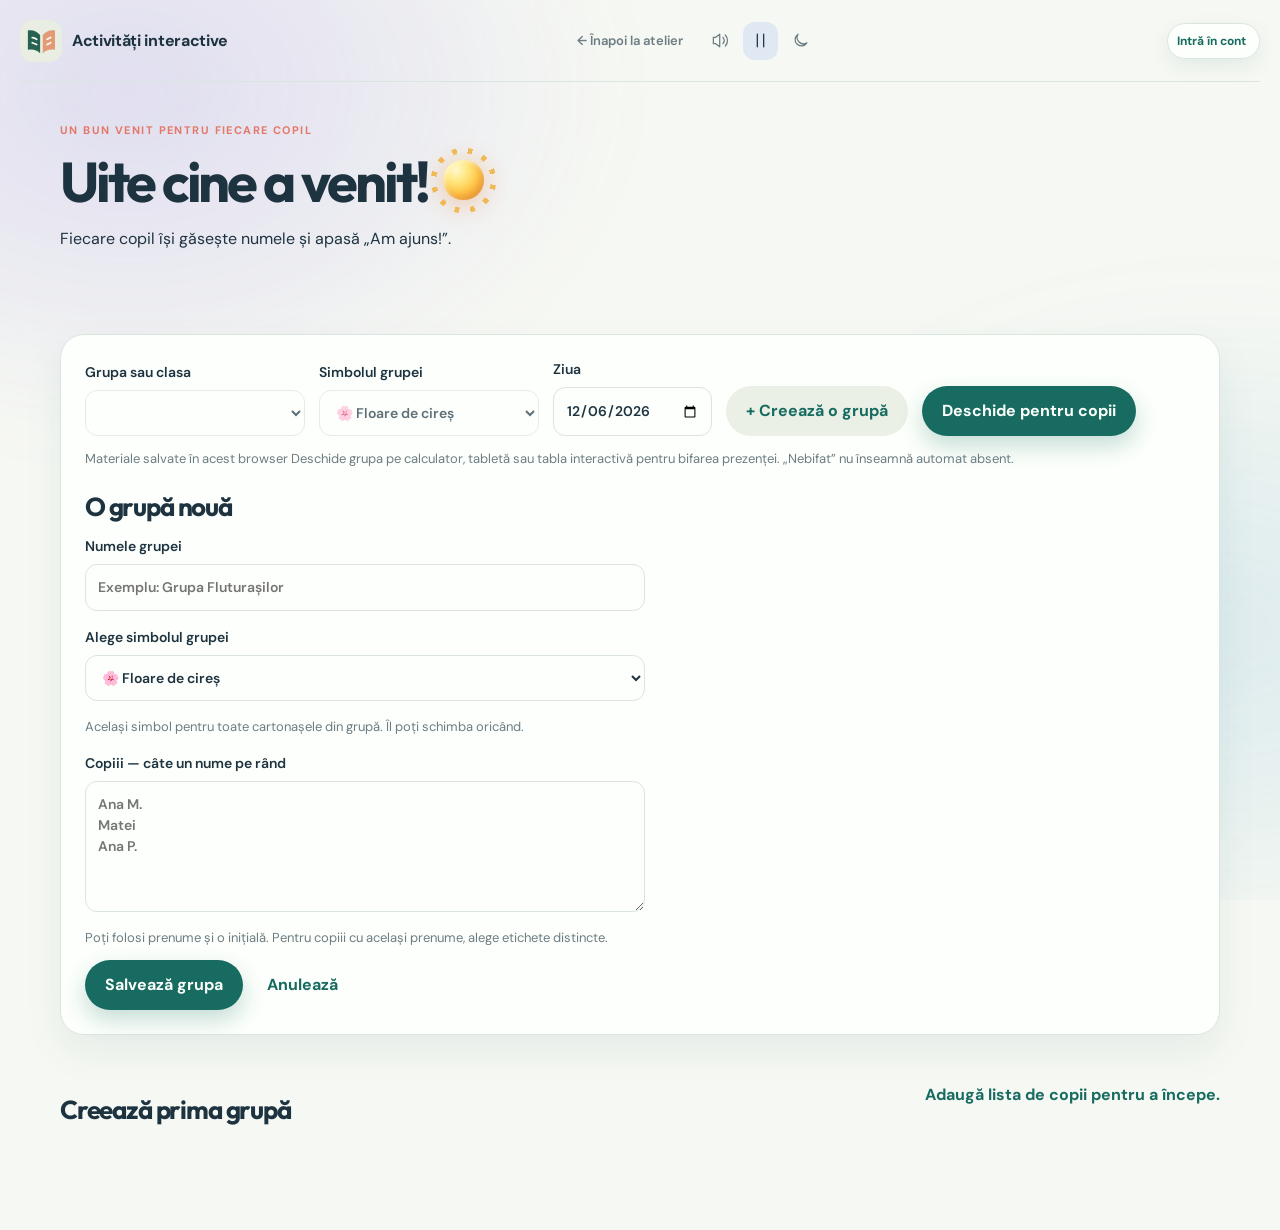
==== commit 6ecd2a0e: "Build interactive discovery scene with 3D wildlife quiz and motion controls" ====
--- a/prezenta.html
+++ b/prezenta.html
@@ -9,9 +9,12 @@
   <link rel="stylesheet" href="styles.css" />
   <link rel="stylesheet" href="prezenta.css" />
   <link rel="stylesheet" href="account.css" />
+  <link rel="stylesheet" href="cursor.css" />
+  <link rel="stylesheet" href="experience.css" />
 </head>
-<body>
-  <header class="site-header"><a class="brand" href="/"><svg viewBox="0 0 48 48" width="42" height="42" fill="none" aria-hidden="true"><rect width="48" height="48" rx="15" fill="#e9eee2"/><path d="M9 12c6-1 10 1 14 5v21c-4-4-8-5-14-4V12Z" fill="#276250"/><path d="M26 17c4-4 8-6 14-5v22c-6-1-10 0-14 4V17Z" fill="#e29b76"/><path d="M14 20c2 0 3 1 5 2m-5 4 5 2m12-6 4-2m-4 8 4-2" stroke="#fffaf2" stroke-width="2" stroke-linecap="round"/></svg>Activități interactive</a><a href="/">← Înapoi la atelier</a><div class="account-header"><span class="account-status" data-storage-status>Se încarcă…</span><button type="button" class="account-trigger" data-account-open>Intră în cont</button></div></header>
+<body class="neon-presence">
+  <div class="presence-ambient" aria-hidden="true"><div></div><div></div></div>
+  <header class="site-header"><a class="brand" href="/"><svg viewBox="0 0 48 48" width="42" height="42" fill="none" aria-hidden="true"><rect width="48" height="48" rx="15" fill="#e9eee2"/><path d="M9 12c6-1 10 1 14 5v21c-4-4-8-5-14-4V12Z" fill="#276250"/><path d="M26 17c4-4 8-6 14-5v22c-6-1-10 0-14 4V17Z" fill="#e29b76"/><path d="M14 20c2 0 3 1 5 2m-5 4 5 2m12-6 4-2m-4 8 4-2" stroke="#fffaf2" stroke-width="2" stroke-linecap="round"/></svg>Activități interactive</a><a href="/">← Înapoi la atelier</a><div class="experience-controls" id="experience-controls"></div><div class="account-header"><span class="account-status" data-storage-status>Se încarcă…</span><button type="button" class="account-trigger" data-account-open>Intră în cont</button></div></header>
   <div id="account-sync-notice" class="account-sync-notice" role="status" hidden><span></span><button type="button" data-account-open>Deschide contul</button></div>
   <main class="section-wrap attendance">
     <div class="section-heading"><div><p class="eyebrow">Un bun venit pentru fiecare copil</p><h1>Uite cine a venit! <span class="attendance-title-mark" aria-hidden="true"><span></span></span></h1><p>Fiecare copil își găsește numele și apasă „Am ajuns!”.</p></div></div>
@@ -47,5 +50,7 @@
     </section>
   </main>
   <script type="module" src="prezenta.js"></script>
+  <script type="module" src="cursor.js"></script>
+  <script type="module" src="scene-controls.js"></script>
 </body>
 </html>
--- a/cursor.css
+++ b/cursor.css
@@ -0,0 +1,11 @@
+/* Native cursors keep the pointer precise, including while the page is busy. */
+@media (pointer:fine) and (hover:hover) and (forced-colors:none) {
+  html[data-studio-cursor] body { cursor:var(--studio-cursor),auto; }
+  html[data-studio-cursor] :is(a[href],button,[role="button"],summary,.button) { cursor:var(--studio-pointer),pointer; }
+  html[data-studio-cursor] :is(input:not([type="checkbox"]):not([type="radio"]):not([type="range"]):not([type="color"]):not([type="file"]):not([type="button"]):not([type="submit"]),textarea,[contenteditable="true"]) { cursor:text; }
+  html[data-studio-cursor] :is(button:disabled,input:disabled,[aria-disabled="true"]) { cursor:not-allowed; }
+}
+.cursor-flash { position:fixed; left:0; top:0; width:66px; height:66px; margin:-33px; border-radius:50%; pointer-events:none!important; user-select:none; z-index:2147483647; border:1px solid color-mix(in srgb,var(--green) 60%,transparent); background:radial-gradient(circle,color-mix(in srgb,var(--green) 42%,transparent),color-mix(in srgb,var(--green) 14%,transparent) 40%,transparent 70%); box-shadow:0 0 20px color-mix(in srgb,var(--green) 24%,transparent),inset 0 0 10px color-mix(in srgb,var(--green) 15%,transparent); animation:cursor-flash-out .65s ease-out both; }
+@keyframes cursor-flash-out { from { opacity:.9; transform:scale(.3); } to { opacity:0; transform:scale(1.25); } }
+@media(prefers-reduced-motion:reduce) { .cursor-flash { animation:none!important; width:28px; height:28px; margin:-14px; opacity:.55; } }
+@media(forced-colors:active) { .cursor-flash { display:none; } }
--- a/experience.css
+++ b/experience.css
@@ -0,0 +1,145 @@
+/* The discovery scene shares the existing editor, account and workspace data. */
+@import url('https://fonts.googleapis.com/css2?family=Outfit:wght@500;600;700;800&display=swap');
+:root { --scene-blue:#447fff; --scene-cyan:#08a5cd; --scene-violet:#a16cfa; --scene-pink:#e276d5; --scene-panel:color-mix(in srgb,var(--white) 94%,#a9caff); }
+html[data-mode="dark"] { --scene-panel:color-mix(in srgb,var(--white) 87%,#1e315e); }
+.neon-workspace { isolation:isolate; background:var(--paper); overflow-x:clip; }
+html:has(.neon-workspace) { overflow-x:clip; }
+.neon-workspace .ambient-background::before,.neon-workspace .ambient-background::after { display:none; }
+html[data-mode="dark"] .neon-workspace { background:#070d1a; }
+.neon-workspace .ambient-background { background:radial-gradient(ellipse at 6% 12%,#6254ec25,transparent 50%),radial-gradient(ellipse at 85% 54%,#08c9e915,transparent 45%); overflow:hidden; }
+.neon-workspace .ambient-wave { width:90vw; height:90vw; min-width:650px; min-height:650px; border:0; border-radius:44% 56% 67% 33%; opacity:.42; filter:blur(65px); }
+.neon-workspace .wave-one { inset:-55vw auto auto -14vw; background:radial-gradient(ellipse,#7259ef60,#4590fc30 44%,transparent 70%); animation:nebula-drift 22s ease-in-out infinite alternate; }
+.neon-workspace .wave-two { inset:4vh -50vw auto auto; background:radial-gradient(ellipse,#bb5cd64a,#139fda30 46%,transparent 70%); animation:nebula-drift 27s ease-in-out -10s infinite alternate-reverse; }
+html[data-mode="dark"] .neon-workspace .ambient-wave { opacity:.85; }
+.ambient-stars { position:absolute; inset:0; opacity:.5; background-image:radial-gradient(circle at 12% 26%,#70cafc 1px,transparent 2px),radial-gradient(circle at 80% 18%,#a492ef 1px,transparent 2px),radial-gradient(circle at 55% 68%,#639dda 1px,transparent 2px),radial-gradient(circle at 92% 89%,#b89de2 1px,transparent 2px); background-size:670px 730px; animation:stars-drift 30s linear infinite alternate; }
+.ambient-orbit { position:absolute; inset:0; background-image:linear-gradient(color-mix(in srgb,var(--ink) 3%,transparent) 1px,transparent 1px),linear-gradient(90deg,color-mix(in srgb,var(--ink) 3%,transparent) 1px,transparent 1px); background-size:88px 88px; mask-image:linear-gradient(#0008,transparent 80%); }
+.neon-workspace .sidebar { inset:0 0 auto; width:100%; height:82px; padding:0 clamp(20px,4vw,70px); flex-direction:row; align-items:center; gap:30px; overflow:visible; border:0; border-bottom:1px solid var(--line); background:color-mix(in srgb,var(--paper) 88%,transparent); backdrop-filter:blur(20px); box-shadow:none; }
+.neon-workspace .sidebar .brand { padding:0; margin:0; font-size:17px; letter-spacing:-.04em; line-height:1.1; }
+.neon-workspace .brand>svg { width:39px; height:39px; filter:drop-shadow(4px 5px 0 #4489d128); }
+.neon-workspace .sidebar :is(.sidebar-note,.sidebar-foot,.nav-caption) { display:none; }
+.neon-workspace .workspace-nav { display:flex; gap:3px; margin-left:clamp(0px,3vw,60px); }
+.neon-workspace .nav-item { padding:10px 12px; color:var(--muted); font-size:12px; background:transparent; }
+.neon-workspace .nav-item>span[data-icon],.neon-workspace .nav-count { display:none; }
+.neon-workspace .nav-item.active { color:var(--ink); background:color-mix(in srgb,var(--scene-blue) 12%,transparent); }
+.neon-workspace .workspace { margin:0; padding-top:82px; }
+html[data-theme] .neon-workspace .workspace-header { position:fixed; top:0; right:clamp(20px,4vw,70px); z-index:16; height:82px; padding:0; border:0; gap:12px; background:transparent; backdrop-filter:none; }
+.neon-workspace .workspace-header :is(.workspace-location,time,.account-status,.mobile-brand) { display:none; }
+.neon-workspace .account-trigger { border:1px solid #83b0ff50; background:var(--scene-blue); color:white; min-height:42px; padding:9px 17px; box-shadow:0 5px 22px #397df32a; }
+.experience-controls { display:flex; gap:5px; }
+.experience-control { display:grid; place-items:center; width:35px; height:38px; border:1px solid transparent; border-radius:12px; color:var(--muted); background:transparent; cursor:pointer; }
+.experience-control svg { width:19px; height:19px; }
+.experience-control:hover,.experience-control[aria-pressed="true"] { color:var(--ink); background:color-mix(in srgb,var(--scene-blue) 12%,transparent); }
+.neon-workspace .workspace-main { padding:0 clamp(22px,5vw,88px); max-width:1600px; }
+.neon-workspace section[id] { scroll-margin-top:106px; }
+.neon-workspace :is(h1,h2,h3) { font-family:Outfit,'DM Sans',system-ui,sans-serif; }
+.discovery-hero { display:grid; grid-template-columns:minmax(0,1.08fr) minmax(0,1fr); gap:clamp(30px,5vw,90px); align-items:center; padding:78px 0 85px; min-height:calc(100svh - 82px); }
+.discovery-copy { position:relative; z-index:1; padding-bottom:16px; }
+.discovery-eyebrow { display:inline-flex; align-items:center; gap:9px; margin:0 0 28px; padding:7px 12px; border:1px solid color-mix(in srgb,var(--scene-blue) 24%,transparent); border-radius:30px; color:var(--green); font-size:10px; font-weight:700; letter-spacing:.09em; background:color-mix(in srgb,var(--scene-blue) 7%,transparent); }
+.discovery-eyebrow>span:first-child { width:6px; height:6px; flex:none; border-radius:50%; background:#48bf99; box-shadow:0 0 10px #48bf99; }
+.neon-workspace h1#discovery-title { font-size:clamp(48px,5.5vw,88px); font-weight:800; letter-spacing:-.047em; line-height:1.04; max-width:760px; }
+#discovery-title em { display:block; font:inherit; padding-bottom:.1em; color:var(--scene-blue); background:linear-gradient(110deg,#229cda 0%,#8376eb 48%,#ca58b3 95%); -webkit-background-clip:text; background-clip:text; -webkit-text-fill-color:transparent; }
+html[data-mode="dark"] #discovery-title em { background-image:linear-gradient(110deg,#48c9f4,#a38bff 48%,#f29adc); }
+.discovery-lead { font-size:clamp(16px,1.3vw,20px); color:var(--muted); line-height:1.75; max-width:580px; margin:23px 0 29px; }
+.discovery-actions { display:flex; gap:13px; flex-wrap:wrap; }
+.neon-workspace .discovery-actions .button { min-height:51px; border-radius:16px; padding:13px 21px; font-size:14px; }
+html[data-theme] .neon-workspace .discovery-actions .button-primary { background:linear-gradient(125deg,#3c82fa,#6665e9); color:white; border:1px solid #82aaff66; box-shadow:0 6px 0 #23468922,0 14px 34px #4779fa35,inset 0 1px #ffffff40; }
+.discovery-secondary { background:color-mix(in srgb,var(--white) 60%,transparent); color:var(--ink); border:1px solid var(--line); }
+.discovery-note { color:var(--muted); font-size:12px; margin-top:23px; line-height:1.6; }
+.discovery-stage { position:relative; perspective:1200px; min-width:0; padding:0 8px; }
+.quiz-orbit { pointer-events:none; position:absolute; inset:12% -7%; border:1px solid color-mix(in srgb,var(--scene-violet) 24%,transparent); border-radius:50%; transform:rotate(-26deg); box-shadow:0 0 70px #5858f015; animation:orbit-breathe 12s ease-in-out infinite alternate; }
+.quiz-orbit::before,.quiz-orbit::after { content:''; position:absolute; width:9px; height:9px; border-radius:50%; background:#66d5f5; left:17%; top:10%; box-shadow:0 0 20px #43cffa; }
+.quiz-orbit::after { top:auto; left:auto; bottom:10%; right:17%; background:#c393f0; }
+.discovery-card { position:relative; isolation:isolate; padding:26px; border:1px solid color-mix(in srgb,var(--scene-blue) 32%,var(--line)); border-radius:28px; background:var(--scene-panel); box-shadow:0 24px 55px -22px #0b25696b,8px 10px 0 -3px color-mix(in srgb,var(--scene-violet) 14%,var(--paper)),inset 0 1px 1px #ffffff25; transform:rotateX(var(--tilt-x,0deg)) rotateY(var(--tilt-y,0deg)); transition:transform .3s ease-out,box-shadow .3s; }
+.discovery-card::before { content:''; position:absolute; inset:-1px 15% auto; height:1px; background:linear-gradient(90deg,transparent,#87d7ff,transparent); }
+.discovery-card-top { display:flex; justify-content:space-between; align-items:center; gap:12px; }
+.discovery-tag { display:block; font-size:9px; font-weight:700; color:var(--green); letter-spacing:.12em; margin-bottom:7px; }
+.neon-workspace #discovery-quiz-title { font-size:19px; letter-spacing:-.025em; }
+.discovery-counter { flex:none; border:1px solid var(--line); border-radius:18px; padding:4px 9px; color:var(--muted); font-size:11px; font-variant-numeric:tabular-nums; }
+.discovery-subtitle { font-size:11px; margin:5px 0 18px; color:var(--muted); }
+.discovery-progress { display:block; width:100%; height:5px; appearance:none; border:0; border-radius:9px; background:color-mix(in srgb,var(--scene-blue) 13%,transparent); overflow:hidden; }
+.discovery-progress::-webkit-progress-bar { background:color-mix(in srgb,var(--scene-blue) 13%,transparent); border-radius:9px; }
+.discovery-progress::-webkit-progress-value { background:linear-gradient(90deg,#5881ff,#31c6df); border-radius:9px; transition:width .4s ease; }
+.discovery-progress::-moz-progress-bar { background:linear-gradient(90deg,#5881ff,#31c6df); }
+.neon-workspace #discovery-question { font-size:clamp(20px,2vw,29px); line-height:1.2; min-height:2.4em; margin:20px 0 19px; letter-spacing:-.035em; }
+.animal-grid { display:grid; grid-template-columns:1fr 1fr; gap:12px; }
+.animal-choice { position:relative; display:flex; flex-direction:column; align-items:stretch; min-width:0; overflow:hidden; padding:0; border:1px solid color-mix(in srgb,var(--scene-blue) 30%,var(--line)); border-radius:16px; background:var(--paper); color:var(--ink); cursor:pointer; box-shadow:0 6px 12px #040f2410; transition:transform .22s ease,box-shadow .22s ease,border-color .22s ease; }
+.animal-portrait { display:block; aspect-ratio:4 / 3; background-image:url('assets/wildlife-atlas.webp'); background-size:200% auto; background-position:var(--animal-position); }
+.animal-name { padding:8px 5px; font-size:12px; font-weight:700; }
+.animal-choice:hover { transform:translateY(-4px) scale(1.015); border-color:#678fff; box-shadow:0 8px 22px #557afe33; }
+.animal-choice:active { transform:translateY(0) scale(.98); }
+.animal-choice[data-result="correct"] { border-color:#37bfb0; box-shadow:0 0 0 2px #37bfb040,0 0 28px #31bbbe25; }
+.animal-choice[data-result="wrong"] { border-color:#d17791; animation:answer-nudge .28s ease; }
+.animal-choice[data-result]::after { content:'✓'; display:grid; place-items:center; position:absolute; right:8px; top:8px; width:25px; height:25px; border-radius:50%; background:#12664f; color:white; font-weight:bold; }
+.animal-choice[data-result="wrong"]::after { content:'×'; background:#a53c5d; }
+.animal-choice[aria-disabled="true"] { cursor:default; }
+.discovery-feedback { display:flex; align-items:center; justify-content:space-between; gap:10px; min-height:53px; padding-top:12px; }
+.discovery-feedback p { margin:0; font-size:12px; color:var(--muted); max-width:65%; }
+.quiz-next { flex:none; max-width:50%; padding:8px 11px; border-radius:10px; background:var(--green); color:var(--white); border:0; font-size:11px; font-weight:700; cursor:pointer; }
+.discovery-card[data-complete="true"] { box-shadow:0 24px 65px -20px #447eff80,inset 0 0 45px #39cad514; }
+.quiz-spark { position:absolute; left:50%; top:48%; width:6px; height:6px; border-radius:2px; background:var(--spark-color); pointer-events:none; animation:quiz-spark .8s ease-out both; }
+.neon-workspace .teacher-launch { display:grid; grid-template-columns:1.05fr 1fr; align-items:center; gap:35px; border-block:1px solid var(--line); padding:28px 0; margin-bottom:48px; }
+.teacher-launch>div>p:last-child { color:var(--muted); font-size:13px; max-width:420px; }
+.neon-workspace .arrival-link { display:flex; align-items:center; gap:26px; padding:20px 26px; min-height:0; text-align:left; background:var(--scene-panel); border:1px solid var(--line); border-radius:22px; box-shadow:0 10px 22px #20336b0a; transition:transform .25s ease; }
+.neon-workspace .arrival-link:hover { transform:translateY(-4px); }
+.neon-workspace .arrival-link .arrival-sun { width:70px; height:70px; margin:0; flex:none; }
+.neon-workspace .arrival-link h2 { font-family:Outfit,system-ui,sans-serif; font-size:22px; }
+.neon-workspace .arrival-link p { font-size:12px; margin:5px 0 10px; }
+.arrival-cta { font-size:12px; color:var(--green); font-weight:700; }
+.neon-workspace :is(.template-card,.example-card,.library-row,.library-empty,.upcoming-grid details) { border-color:var(--line); background:var(--scene-panel); border-radius:20px; box-shadow:0 10px 30px -24px #24519380,inset 0 1px #ffffff15; }
+.neon-workspace .template-card { min-height:132px; padding:20px 14px; transition:transform .25s,box-shadow .25s; }
+.neon-workspace .template-card:hover { transform:translateY(-7px) rotateX(3deg); box-shadow:0 16px 25px -12px #446ee54a; }
+.neon-workspace .example-card:hover { transform:translateY(-7px); box-shadow:0 16px 36px -16px #446ee544; }
+.neon-workspace .example-picture { border-radius:19px 19px 0 0; }
+.neon-workspace .format-section { margin-bottom:60px; }
+.neon-workspace .section-heading { margin-bottom:23px; }
+.neon-workspace .overline { color:var(--green); letter-spacing:.14em; }
+.neon-workspace .upcoming-section { opacity:.85; }
+.neon-workspace :is(button,.button):active { transform:translateY(1px) scale(.98); }
+.neon-workspace :focus-visible { outline:3px solid var(--scene-blue); outline-offset:4px; }
+.neon-workspace .account-dialog[open],.neon-workspace .modal-backdrop:not([hidden]) .modal { animation:portal-enter .58s cubic-bezier(.16,1,.3,1) both; transform-origin:50% 35%; border-color:color-mix(in srgb,var(--scene-blue) 32%,var(--line)); box-shadow:0 35px 100px #050c3555,0 0 0 1px #8cafff25; }
+.neon-workspace .account-dialog::backdrop,.neon-workspace .modal-backdrop { background:radial-gradient(ellipse at 50% 35%,#5747bf40,#05091bbd 76%); backdrop-filter:blur(10px); }
+.neon-workspace .account-dialog[open]::backdrop,.neon-workspace .modal-backdrop:not([hidden]) { animation:portal-backdrop .4s ease both; }
+.neon-workspace .skip-link { left:20px; z-index:100; }
+@keyframes nebula-drift { from { transform:translate3d(-3%,0,0) rotate(-15deg) scale(1); } to { transform:translate3d(22%,18%,0) rotate(35deg) scale(1.15); } }
+@keyframes stars-drift { to { transform:translate3d(20px,-35px,0); } }
+@keyframes orbit-breathe { to { transform:rotate(-16deg) scale(1.04); } }
+@keyframes portal-enter { from { opacity:0; transform:perspective(900px) translateY(35px) rotateX(12deg) scale(.82); clip-path:inset(8% 20% round 80px); } to { opacity:1; transform:none; clip-path:inset(0 round 24px); } }
+@keyframes portal-backdrop { from { opacity:0; } to { opacity:1; } }
+@keyframes answer-nudge { 25% { transform:translateX(-4px); } 75% { transform:translateX(4px); } }
+@keyframes quiz-spark { from { opacity:1; transform:translate(0,0) scale(1); } to { opacity:0; transform:translate(var(--spark-x),var(--spark-y)) rotate(150deg) scale(.4); } }
+@media(min-width:1400px) { .animal-portrait { aspect-ratio:1.4; } .discovery-stage { max-width:580px; } }
+@media(max-width:1200px) { .neon-workspace .nav-label { display:none; } .neon-workspace .mobile-nav-label { display:block; } .neon-workspace .workspace-nav { margin-left:0; } .neon-workspace .sidebar { gap:20px; } .neon-workspace .workspace-main { padding-inline:35px; } .discovery-hero { gap:35px; } }
+@media(max-width:980px) { .neon-workspace .sidebar .brand { font-size:14px; } .neon-workspace .sidebar { padding-inline:22px; gap:16px; } .neon-workspace .nav-item { padding-inline:8px; } .neon-workspace .workspace-header { right:22px; gap:6px; } .experience-control { width:29px; } .neon-workspace .account-trigger { max-width:165px; padding:8px 12px; overflow:hidden; text-overflow:ellipsis; } .discovery-card { padding:20px; } .discovery-hero { padding-top:50px; gap:26px; } .neon-workspace h1#discovery-title { font-size:54px; } }
+@media(max-width:760px) { .neon-workspace .sidebar { height:68px; padding:0 18px; inset:0 0 auto; } .neon-workspace .sidebar .brand { display:flex; font-size:14px; } .neon-workspace .workspace-nav { position:fixed; bottom:0; left:0; right:0; height:62px; padding:5px 10px calc(5px + env(safe-area-inset-bottom)); background:var(--paper); border-top:1px solid var(--line); gap:5px; } .neon-workspace .nav-item { flex:1; flex-direction:column; gap:3px; justify-content:center; font-size:10px; } .neon-workspace .nav-item>span[data-icon] { display:block; } .neon-workspace .workspace { padding:68px 0 62px; } .neon-workspace .workspace-header { height:68px; right:15px; } .neon-workspace .workspace-main { padding:0 24px; } .discovery-hero { grid-template-columns:1fr; gap:35px; padding:48px 0; } .discovery-copy { max-width:600px; } .neon-workspace h1#discovery-title { font-size:clamp(46px,9vw,72px); } .discovery-stage { max-width:510px; width:100%; margin:auto; } .animal-portrait { aspect-ratio:1.4; } .neon-workspace .teacher-launch { grid-template-columns:1fr; gap:18px; margin-bottom:35px; } .neon-workspace .arrival-link { padding:20px; } .neon-workspace #top,.neon-workspace section[id] { scroll-margin-top:90px; } }
+@media(max-width:440px) { .neon-workspace .sidebar .brand>span { display:none; } .neon-workspace .sidebar .brand>svg { width:34px; } .neon-workspace .workspace-main { padding-inline:19px; } .neon-workspace .account-trigger { max-width:175px; font-size:11px; } .discovery-eyebrow { font-size:8px; margin-bottom:20px; } .discovery-lead { font-size:15px; } .neon-workspace .discovery-actions .button { font-size:12px; padding:12px 15px; min-height:46px; } .discovery-stage { padding:0; } .discovery-card { padding:18px; border-radius:23px; } .animal-grid { gap:10px; } .discovery-tag { font-size:8px; } .neon-workspace #discovery-question { font-size:23px; } .discovery-feedback { align-items:flex-start; } .quiz-next { max-width:46%; } .neon-workspace .arrival-link { gap:18px; } .neon-workspace .template-grid { grid-template-columns:repeat(2,minmax(0,1fr)); } }
+html[data-motion="off"] *,html[data-motion="off"] *::before,html[data-motion="off"] *::after { animation:none!important; transition:none!important; scroll-behavior:auto!important; }
+html[data-motion="off"] .discovery-card { transform:none!important; }
+html[data-motion="off"] { scroll-behavior:auto!important; }
+@media(min-width:1400px) { .animal-portrait { aspect-ratio:4 / 3; } }
+@media(max-width:980px) { html[data-theme] .neon-workspace .workspace-header { right:22px; gap:6px; } }
+@media(max-width:760px) { .neon-workspace .nav-item svg { display:block; width:18px; height:18px; } }
+@media(max-width:760px) { html[data-theme] .neon-workspace .sidebar { position:fixed; backdrop-filter:none; background:var(--paper); } html[data-theme] .neon-workspace .workspace-header { height:68px; right:15px; } .animal-portrait { aspect-ratio:4 / 3; } }
+@media(prefers-reduced-motion:reduce) { .neon-workspace *,.neon-workspace *::before,.neon-workspace *::after { animation:none!important; transition:none!important; scroll-behavior:auto!important; } .discovery-card { transform:none!important; } }
+@media(forced-colors:active) { #discovery-title em { -webkit-text-fill-color:CanvasText; background:none; } .ambient-background,.quiz-orbit { display:none; } }
+
+/* The same atmosphere follows the teacher into attendance, including child mode. */
+.neon-presence { position:relative; isolation:isolate; }
+.presence-ambient { position:fixed; inset:0; overflow:hidden; z-index:-1; pointer-events:none; }
+.presence-ambient>div { position:absolute; width:80vw; height:80vh; top:-30vh; left:-30vw; border-radius:50%; background:radial-gradient(ellipse,#7760e52e,transparent 68%); filter:blur(40px); animation:nebula-drift 25s ease-in-out infinite alternate; }
+.presence-ambient>div+div { top:30vh; left:55vw; background:radial-gradient(ellipse,#399ccc23,transparent 68%); animation-delay:-12s; }
+.neon-presence :is(h1,h2,h3) { font-family:Outfit,'DM Sans',sans-serif; }
+.neon-presence .attendance-title-mark { background:radial-gradient(circle at 32% 25%,#fff9ce 0,#ffe780 28%,#ffc343 59%,#e28c30 100%); box-shadow:inset -3px -4px 7px #d7803c66,inset 2px 2px 4px #fff9cb,0 0 23px #ffcc4940; }
+.neon-presence .attendance-title-mark span { display:none; }
+.neon-presence .attendance-title-mark::before { inset:-.24em; background:repeating-conic-gradient(from 8deg,#efb956 0 9deg,transparent 9deg 30deg); mask:radial-gradient(circle,transparent 0 56%,#000 59% 68%,transparent 70%); }
+.neon-presence .site-header { gap:20px; border-bottom:1px solid var(--line); height:auto; min-height:82px; padding-block:14px; }
+.neon-presence .site-header>a:nth-child(2) { margin-left:auto; font-size:12px; }
+.neon-presence .account-status { display:none; }
+.neon-presence .attendance-panel { background:var(--scene-panel); box-shadow:0 20px 55px -38px #426eec70,inset 0 1px #ffffff20; }
+.neon-presence .child-card { box-shadow:0 10px 0 -6px color-mix(in srgb,var(--green) 15%,var(--paper)),0 18px 30px -24px #1a338c70; transition:transform .25s ease,box-shadow .25s ease; }
+.neon-presence .child-card:hover { transform:translateY(-5px); }
+.neon-presence .child-card.is-present { animation:attendance-arrive .4s ease both; }
+.neon-presence .account-dialog[open] { animation:portal-enter .58s cubic-bezier(.16,1,.3,1) both; }
+.neon-presence .account-dialog::backdrop { background:radial-gradient(ellipse at 50% 35%,#5747bf40,#05091bbd 76%); backdrop-filter:blur(10px); }
+@keyframes attendance-arrive { 50% { transform:translateY(-7px) scale(1.025); } }
+@media(max-width:760px) { .neon-presence .site-header { flex-wrap:wrap; gap:12px; } .neon-presence .site-header .brand { font-size:13px; } .neon-presence .site-header>a:nth-child(2) { font-size:11px; } .neon-presence .experience-controls { margin-left:auto; } }
+@media(prefers-reduced-motion:reduce) { .neon-presence *,.neon-presence *::before,.neon-presence *::after { animation:none!important; transition:none!important; } }
